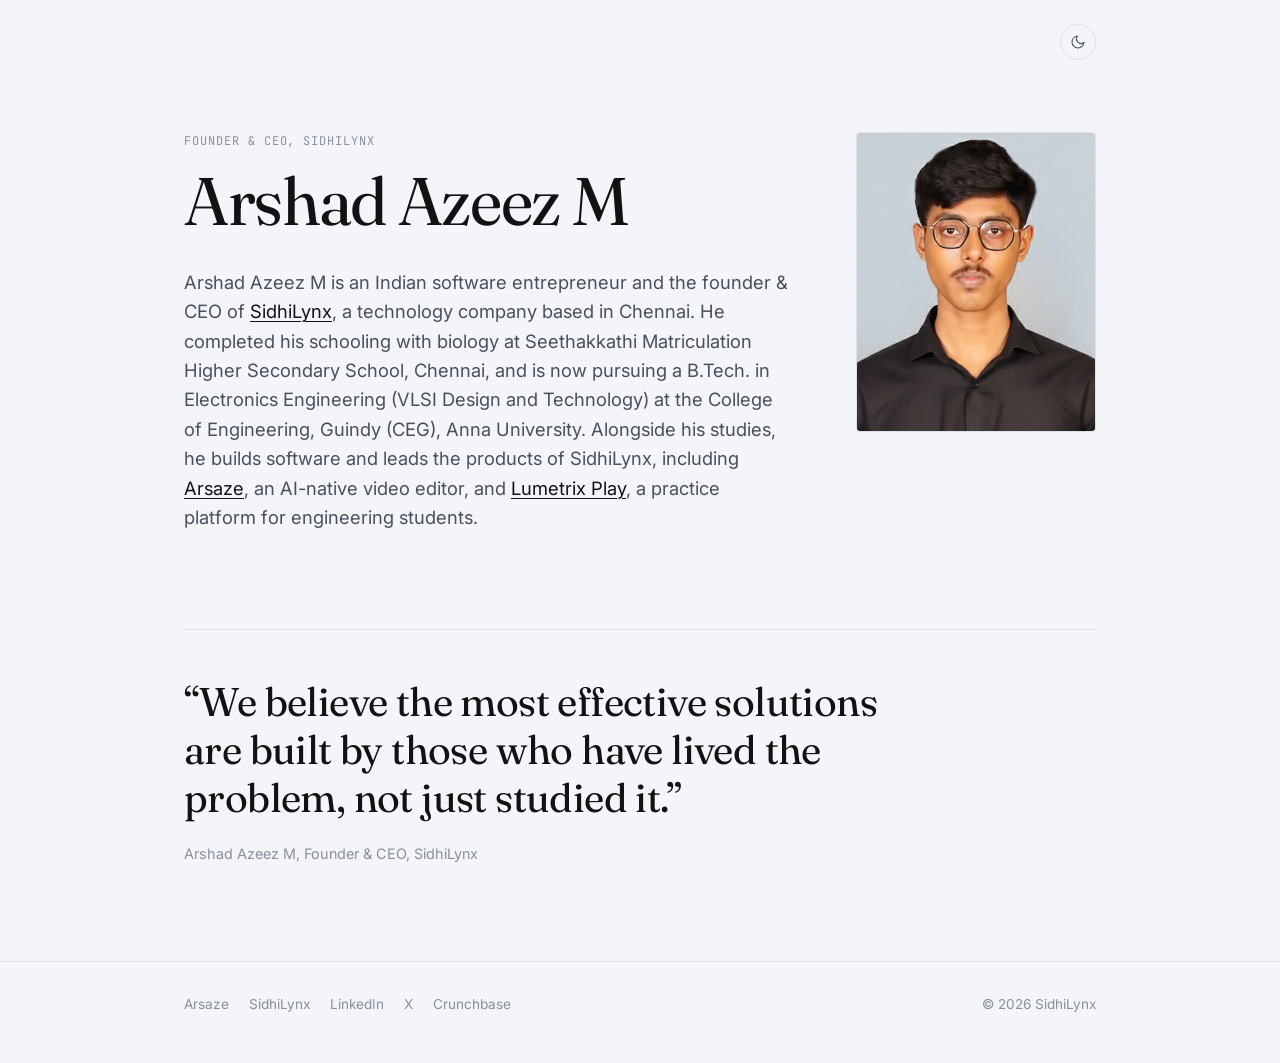
==== index.html @ 6198fdf4 "Rewrite bio around education, drop changing stats, add theme toggle Remove user/country counts and l" ====
<!DOCTYPE html>
<html lang="en">
<head>
    <meta charset="UTF-8">
    <meta name="viewport" content="width=device-width, initial-scale=1.0">
    <title>Arshad Azeez M — Founder & CEO of SidhiLynx</title>
    <link rel="canonical" href="https://ceo.sidhilynx.com/">
    <meta name="google-site-verification" content="n1mcMbTLmEB4r3F04E456LTdkWBDqtnfcdT1jEZA8gM" />
    <meta name="description" content="Arshad Azeez M is an Indian software entrepreneur and the founder & CEO of SidhiLynx, the company behind Arsaze, the AI-native video editor, and Lumetrix Play.">
    <meta name="robots" content="index, follow">
    <meta name="author" content="Arshad Azeez M">
    <meta property="og:type" content="profile">
    <meta property="og:title" content="Arshad Azeez M — Founder & CEO of SidhiLynx">
    <meta property="og:description" content="Founder & CEO of SidhiLynx, building Arsaze and Lumetrix Play. Studying Electronics Engineering (VLSI Design and Technology) at CEG, Anna University.">
    <meta property="og:image" content="https://ceo.sidhilynx.com/arshad-azeez.png">
    <meta property="og:image:width" content="800">
    <meta property="og:image:height" content="800">
    <meta property="og:image:alt" content="Arshad Azeez M — Founder & CEO of SidhiLynx">
    <meta property="og:url" content="https://ceo.sidhilynx.com/">
    <meta property="og:site_name" content="Arshad Azeez M">
    <meta property="profile:first_name" content="Arshad">
    <meta property="profile:last_name" content="Azeez M">
    <meta name="twitter:card" content="summary_large_image">
    <meta name="twitter:site" content="@ArshadAzeezM">
    <meta name="twitter:creator" content="@ArshadAzeezM">
    <meta name="twitter:title" content="Arshad Azeez M — Founder & CEO of SidhiLynx">
    <meta name="twitter:description" content="Founder & CEO of SidhiLynx, building Arsaze and Lumetrix Play. Studying Electronics Engineering (VLSI Design and Technology) at CEG, Anna University.">
    <meta name="twitter:image" content="https://ceo.sidhilynx.com/arshad-azeez.png">
    <meta name="twitter:image:alt" content="Arshad Azeez M — Founder & CEO of SidhiLynx">
    <link rel="icon" href="/favicon.ico" type="image/x-icon">
    <link rel="icon" type="image/png" sizes="32x32" href="/favicon-32x32.png">
    <link rel="icon" type="image/png" sizes="16x16" href="/favicon-16x16.png">
    <link rel="apple-touch-icon" sizes="180x180" href="/apple-touch-icon.png">
    <link rel="manifest" href="/site.webmanifest">
    <meta name="theme-color" content="#f4f5f8" media="(prefers-color-scheme: light)">
    <meta name="theme-color" content="#050506" media="(prefers-color-scheme: dark)">
    <link rel="preconnect" href="https://fonts.googleapis.com">
    <link rel="preconnect" href="https://fonts.gstatic.com" crossorigin>
    <link href="https://fonts.googleapis.com/css2?family=Fraunces:opsz,wght@9..144,400;9..144,500&family=Inter:wght@400;500;600&family=JetBrains+Mono:wght@400;500&display=swap" rel="stylesheet">

    <script type="application/ld+json">
    {
      "@context": "https://schema.org",
      "@graph": [
        {
          "@type": "WebSite",
          "@id": "https://ceo.sidhilynx.com/#website",
          "url": "https://ceo.sidhilynx.com/",
          "name": "Arshad Azeez M",
          "description": "Official website of Arshad Azeez M, Founder & CEO of SidhiLynx",
          "publisher": { "@id": "https://ceo.sidhilynx.com/#person" }
        },
        {
          "@type": "Person",
          "@id": "https://ceo.sidhilynx.com/#person",
          "name": "Arshad Azeez M",
          "jobTitle": "Founder and CEO",
          "mainEntityOfPage": "https://ceo.sidhilynx.com/",
          "birthDate": "2007-08-21",
          "birthPlace": { "@type": "Place", "name": "Chennai, India" },
          "description": "Arshad Azeez M is an Indian software entrepreneur and the founder & CEO of SidhiLynx, the company behind Arsaze and Lumetrix Play.",
          "url": "https://ceo.sidhilynx.com/",
          "image": { "@type": "ImageObject", "url": "https://ceo.sidhilynx.com/arshad-azeez.png", "width": 800, "height": 800 },
          "nationality": "Indian",
          "worksFor": { "@id": "https://sidhi.xyz/#organization" },
          "sameAs": [
            "https://ceo.sidhilynx.com/",
            "https://www.linkedin.com/in/arshad-azeez-m",
            "https://x.com/ArshadAzeezM",
            "https://www.crunchbase.com/person/arshad-azeez",
            "https://github.com/anrosprac",
            "https://www.google.com/search?kgmid=/g/11myh8p96y"
          ]
        },
        {
          "@type": "Organization",
          "@id": "https://sidhi.xyz/#organization",
          "name": "SidhiLynx",
          "url": "https://sidhi.xyz",
          "foundingDate": "2025-12-31",
          "location": "Chennai, India",
          "founder": { "@id": "https://ceo.sidhilynx.com/#person" },
          "logo": "https://sidhi.xyz/logo.jpeg"
        },
        {
          "@type": "SoftwareApplication",
          "name": "Arsaze",
          "url": "https://arsaze.com/",
          "applicationCategory": "MultimediaApplication",
          "operatingSystem": "Windows, macOS, Linux, Web",
          "description": "AI-native video editor that edits a real timeline while you watch.",
          "creator": { "@id": "https://ceo.sidhilynx.com/#person" },
          "publisher": { "@id": "https://sidhi.xyz/#organization" }
        },
        {
          "@type": "SoftwareApplication",
          "name": "Lumetrix Play",
          "url": "https://lumetrixlearn.sidhi.xyz/",
          "applicationCategory": "EducationalApplication",
          "creator": { "@id": "https://ceo.sidhilynx.com/#person" },
          "publisher": { "@id": "https://sidhi.xyz/#organization" }
        }
      ]
    }
    </script>

    <script>
        try { var t = localStorage.getItem('theme'); if (t) document.documentElement.dataset.theme = t; } catch (e) {}
    </script>
    <style>
        :root {
            --bg: #f4f5f8;
            --ink: #121214;
            --ink-2: #4a4f5c;
            --ink-3: #8a8f9c;
            --line: #dde1ea;
            --serif: "Fraunces", Georgia, serif;
            --sans: "Inter", ui-sans-serif, system-ui, sans-serif;
            --mono: "JetBrains Mono", ui-monospace, monospace;
        }
        @media (prefers-color-scheme: dark) {
            :root:not([data-theme="light"]) {
                --bg: #050506;
                --ink: #f2f2f4;
                --ink-2: #a3a9b8;
                --ink-3: #6b6b74;
                --line: #222227;
            }
        }
        :root[data-theme="dark"] {
            --bg: #050506;
            --ink: #f2f2f4;
            --ink-2: #a3a9b8;
            --ink-3: #6b6b74;
            --line: #222227;
        }

        *, *::before, *::after { box-sizing: border-box; margin: 0; padding: 0; }
        body {
            background: var(--bg);
            color: var(--ink);
            font-family: var(--sans);
            line-height: 1.6;
            -webkit-font-smoothing: antialiased;
        }
        a { color: var(--ink); text-underline-offset: 3px; text-decoration-thickness: 1px; }
        .wrap { max-width: 960px; margin: 0 auto; padding: 0 24px; }

        .topbar { display: flex; justify-content: flex-end; padding-top: 24px; }
        .theme-toggle {
            display: inline-flex; align-items: center; justify-content: center;
            width: 36px; height: 36px; border-radius: 50%;
            background: transparent; color: var(--ink-2);
            border: 1px solid var(--line); cursor: pointer;
        }
        .theme-toggle:hover { color: var(--ink); }
        .theme-toggle svg { width: 16px; height: 16px; }
        .theme-toggle .sun { display: none; }
        :root[data-theme="dark"] .theme-toggle .sun { display: block; }
        :root[data-theme="dark"] .theme-toggle .moon { display: none; }

        main { padding: 72px 0 96px; }
        .hero { display: grid; grid-template-columns: 1fr auto; gap: 56px; align-items: start; }
        .eyebrow {
            font-family: var(--mono); font-size: 0.75rem; letter-spacing: 0.08em;
            text-transform: uppercase; color: var(--ink-3);
        }
        h1 {
            font-family: var(--serif); font-weight: 400;
            font-size: clamp(2.6rem, 6vw, 4.2rem); line-height: 1.02; letter-spacing: -0.02em;
            margin: 16px 0 32px;
        }
        .bio { font-size: 1.15rem; color: var(--ink-2); max-width: 38rem; }
        .portrait {
            width: 240px; height: 300px; object-fit: cover; border-radius: 4px;
            border: 1px solid var(--line);
        }

        .quote { margin-top: 96px; padding-top: 48px; border-top: 1px solid var(--line); }
        .quote blockquote {
            font-family: var(--serif); font-weight: 400;
            font-size: clamp(1.6rem, 3.6vw, 2.5rem); line-height: 1.2; letter-spacing: -0.015em;
            max-width: 46rem;
        }
        .quote p { margin-top: 20px; font-size: 0.9rem; color: var(--ink-3); }

        footer { padding: 32px 0 48px; border-top: 1px solid var(--line); }
        footer .wrap { display: flex; justify-content: space-between; flex-wrap: wrap; gap: 16px; }
        footer nav { display: flex; flex-wrap: wrap; gap: 20px; }
        footer a, footer span { font-size: 0.85rem; color: var(--ink-3); text-decoration: none; }
        footer a:hover { color: var(--ink); }

        @media (max-width: 760px) {
            main { padding: 40px 0 72px; }
            .hero { grid-template-columns: 1fr; gap: 32px; }
            .hero > div:last-child { order: -1; }
            .portrait { width: 120px; height: 150px; }
            .quote { margin-top: 64px; padding-top: 40px; }
        }
    </style>
</head>
<body>

    <div class="wrap topbar">
        <button class="theme-toggle" type="button" aria-label="Toggle dark mode">
            <svg class="moon" viewBox="0 0 24 24" fill="none" stroke="currentColor" stroke-width="1.6" stroke-linecap="round" stroke-linejoin="round"><path d="M21 12.8A9 9 0 1 1 11.2 3a7 7 0 0 0 9.8 9.8z"/></svg>
            <svg class="sun" viewBox="0 0 24 24" fill="none" stroke="currentColor" stroke-width="1.6" stroke-linecap="round"><circle cx="12" cy="12" r="4"/><path d="M12 2v2M12 20v2M4.9 4.9l1.4 1.4M17.7 17.7l1.4 1.4M2 12h2M20 12h2M4.9 19.1l1.4-1.4M17.7 6.3l1.4-1.4"/></svg>
        </button>
    </div>

    <main>
        <div class="wrap">
            <section class="hero">
                <div>
                    <p class="eyebrow">Founder &amp; CEO, SidhiLynx</p>
                    <h1>Arshad Azeez M</h1>
                    <p class="bio">Arshad Azeez M is an Indian software entrepreneur and the founder &amp; CEO of <a href="https://sidhi.xyz/" target="_blank" rel="noopener">SidhiLynx</a>, a technology company based in Chennai. He completed his schooling with biology at Seethakkathi Matriculation Higher Secondary School, Chennai, and is now pursuing a B.Tech. in Electronics Engineering (VLSI Design and Technology) at the College of Engineering, Guindy (CEG), Anna University. Alongside his studies, he builds software and leads the products of SidhiLynx, including <a href="https://arsaze.com/" target="_blank" rel="noopener">Arsaze</a>, an AI-native video editor, and <a href="https://lumetrixlearn.sidhi.xyz/" target="_blank" rel="noopener">Lumetrix Play</a>, a practice platform for engineering students.</p>
                </div>
                <div>
                    <img class="portrait" src="arshad-azeez.png" alt="Arshad Azeez M, Founder & CEO of SidhiLynx" width="240" height="300">
                </div>
            </section>

            <section class="quote">
                <blockquote>“We believe the most effective solutions are built by those who have lived the problem, not just studied it.”</blockquote>
                <p>Arshad Azeez M, Founder &amp; CEO, SidhiLynx</p>
            </section>
        </div>
    </main>

    <footer>
        <div class="wrap">
            <nav>
                <a href="https://arsaze.com/" target="_blank" rel="noopener">Arsaze</a>
                <a href="https://sidhi.xyz/" target="_blank" rel="noopener">SidhiLynx</a>
                <a href="https://www.linkedin.com/in/arshad-azeez-m" target="_blank" rel="noopener noreferrer">LinkedIn</a>
                <a href="https://x.com/ArshadAzeezM" target="_blank" rel="noopener noreferrer">X</a>
                <a href="https://www.crunchbase.com/person/arshad-azeez" target="_blank" rel="noopener noreferrer">Crunchbase</a>
            </nav>
            <span>© 2026 SidhiLynx</span>
        </div>
    </footer>

    <script>
        (function () {
            var root = document.documentElement;
            var btn = document.querySelector('.theme-toggle');
            function current() {
                return root.dataset.theme || (matchMedia('(prefers-color-scheme: dark)').matches ? 'dark' : 'light');
            }
            function apply(t) {
                root.dataset.theme = t;
                btn.setAttribute('aria-pressed', t === 'dark');
            }
            apply(current());
            btn.addEventListener('click', function () {
                var next = current() === 'dark' ? 'light' : 'dark';
                apply(next);
                try { localStorage.setItem('theme', next); } catch (e) {}
            });
        })();
    </script>

</body>
</html>
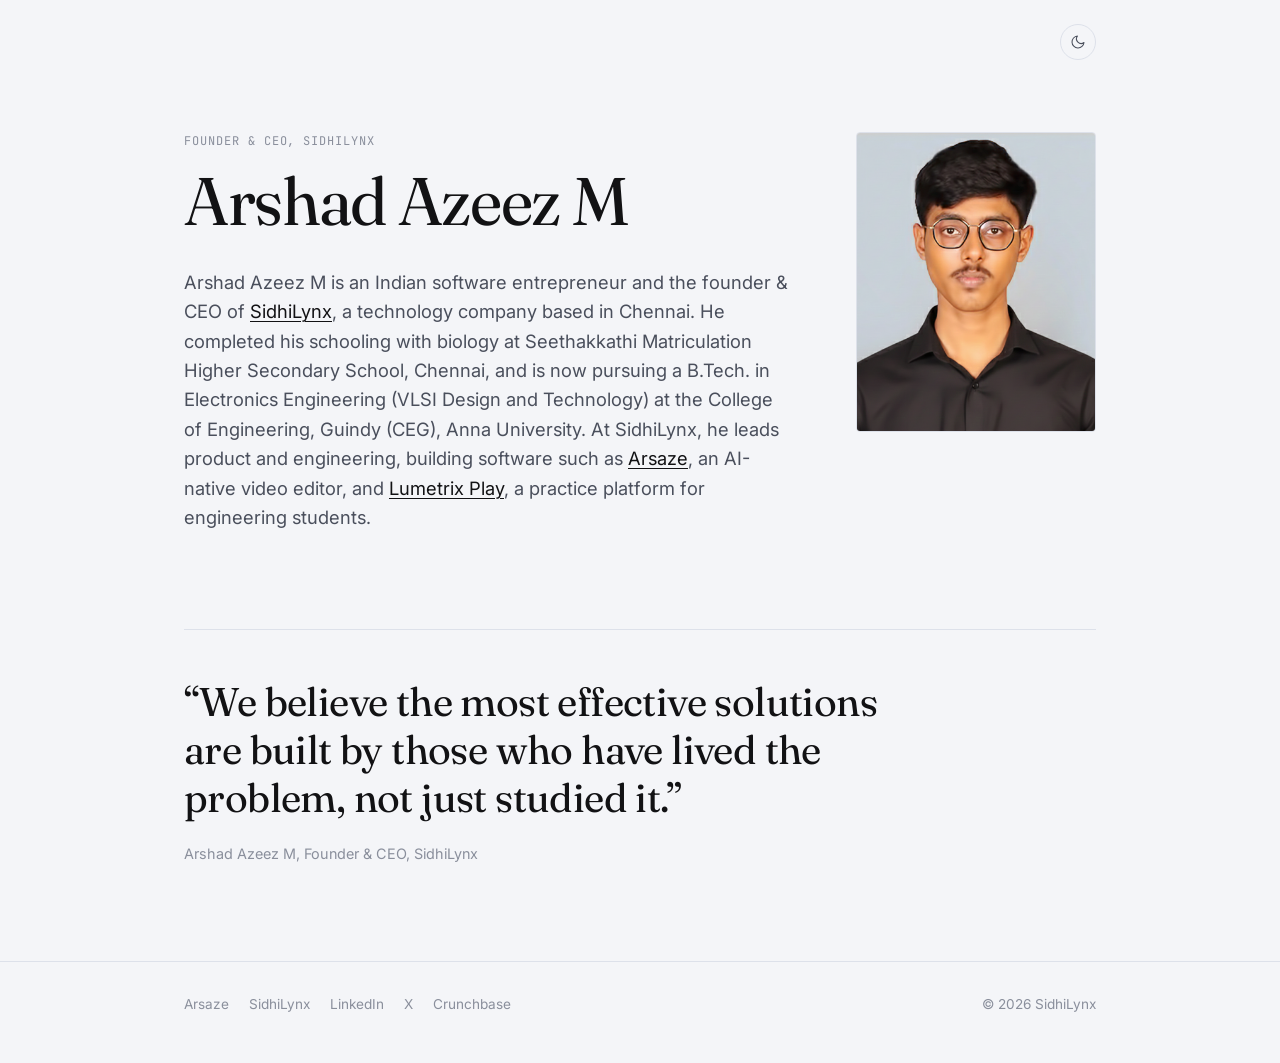
==== commit 76206bd8: "Reword bio line on leading SidhiLynx Co-Authored-By: Claude Opus 5.5 <noreply@anthropic.com> Claude-" ====
--- a/index.html
+++ b/index.html
@@ -214,7 +214,7 @@
                 <div>
                     <p class="eyebrow">Founder &amp; CEO, SidhiLynx</p>
                     <h1>Arshad Azeez M</h1>
-                    <p class="bio">Arshad Azeez M is an Indian software entrepreneur and the founder &amp; CEO of <a href="https://sidhi.xyz/" target="_blank" rel="noopener">SidhiLynx</a>, a technology company based in Chennai. He completed his schooling with biology at Seethakkathi Matriculation Higher Secondary School, Chennai, and is now pursuing a B.Tech. in Electronics Engineering (VLSI Design and Technology) at the College of Engineering, Guindy (CEG), Anna University. Alongside his studies, he builds software and leads the products of SidhiLynx, including <a href="https://arsaze.com/" target="_blank" rel="noopener">Arsaze</a>, an AI-native video editor, and <a href="https://lumetrixlearn.sidhi.xyz/" target="_blank" rel="noopener">Lumetrix Play</a>, a practice platform for engineering students.</p>
+                    <p class="bio">Arshad Azeez M is an Indian software entrepreneur and the founder &amp; CEO of <a href="https://sidhi.xyz/" target="_blank" rel="noopener">SidhiLynx</a>, a technology company based in Chennai. He completed his schooling with biology at Seethakkathi Matriculation Higher Secondary School, Chennai, and is now pursuing a B.Tech. in Electronics Engineering (VLSI Design and Technology) at the College of Engineering, Guindy (CEG), Anna University. At SidhiLynx, he leads product and engineering, building software such as <a href="https://arsaze.com/" target="_blank" rel="noopener">Arsaze</a>, an AI-native video editor, and <a href="https://lumetrixlearn.sidhi.xyz/" target="_blank" rel="noopener">Lumetrix Play</a>, a practice platform for engineering students.</p>
                 </div>
                 <div>
                     <img class="portrait" src="arshad-azeez.png" alt="Arshad Azeez M, Founder & CEO of SidhiLynx" width="240" height="300">
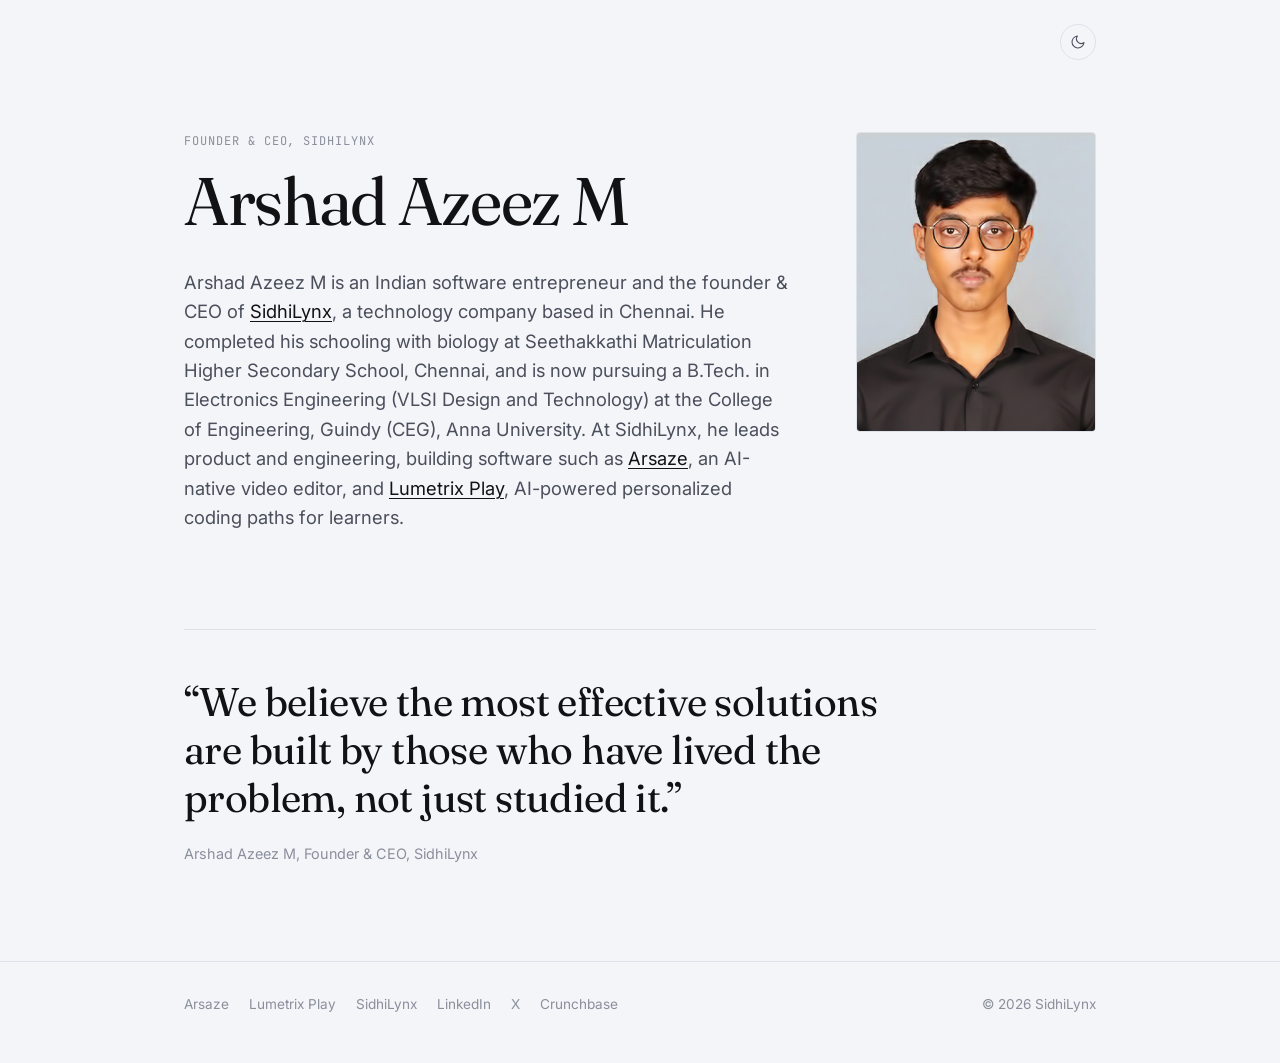
==== commit 136a3060: "Point Lumetrix Play to lumetrixplay.sidhi.xyz Co-Authored-By: Claude Opus 5.5 <noreply@anthropic.com" ====
--- a/index.html
+++ b/index.html
@@ -95,8 +95,9 @@
         {
           "@type": "SoftwareApplication",
           "name": "Lumetrix Play",
-          "url": "https://lumetrixlearn.sidhi.xyz/",
+          "url": "https://lumetrixplay.sidhi.xyz/",
           "applicationCategory": "EducationalApplication",
+          "description": "AI-powered personalized coding paths.",
           "creator": { "@id": "https://ceo.sidhilynx.com/#person" },
           "publisher": { "@id": "https://sidhi.xyz/#organization" }
         }
@@ -214,7 +215,7 @@
                 <div>
                     <p class="eyebrow">Founder &amp; CEO, SidhiLynx</p>
                     <h1>Arshad Azeez M</h1>
-                    <p class="bio">Arshad Azeez M is an Indian software entrepreneur and the founder &amp; CEO of <a href="https://sidhi.xyz/" target="_blank" rel="noopener">SidhiLynx</a>, a technology company based in Chennai. He completed his schooling with biology at Seethakkathi Matriculation Higher Secondary School, Chennai, and is now pursuing a B.Tech. in Electronics Engineering (VLSI Design and Technology) at the College of Engineering, Guindy (CEG), Anna University. At SidhiLynx, he leads product and engineering, building software such as <a href="https://arsaze.com/" target="_blank" rel="noopener">Arsaze</a>, an AI-native video editor, and <a href="https://lumetrixlearn.sidhi.xyz/" target="_blank" rel="noopener">Lumetrix Play</a>, a practice platform for engineering students.</p>
+                    <p class="bio">Arshad Azeez M is an Indian software entrepreneur and the founder &amp; CEO of <a href="https://sidhi.xyz/" target="_blank" rel="noopener">SidhiLynx</a>, a technology company based in Chennai. He completed his schooling with biology at Seethakkathi Matriculation Higher Secondary School, Chennai, and is now pursuing a B.Tech. in Electronics Engineering (VLSI Design and Technology) at the College of Engineering, Guindy (CEG), Anna University. At SidhiLynx, he leads product and engineering, building software such as <a href="https://arsaze.com/" target="_blank" rel="noopener">Arsaze</a>, an AI-native video editor, and <a href="https://lumetrixplay.sidhi.xyz/" target="_blank" rel="noopener">Lumetrix Play</a>, AI-powered personalized coding paths for learners.</p>
                 </div>
                 <div>
                     <img class="portrait" src="arshad-azeez.png" alt="Arshad Azeez M, Founder & CEO of SidhiLynx" width="240" height="300">
@@ -232,6 +233,7 @@
         <div class="wrap">
             <nav>
                 <a href="https://arsaze.com/" target="_blank" rel="noopener">Arsaze</a>
+                <a href="https://lumetrixplay.sidhi.xyz/" target="_blank" rel="noopener">Lumetrix Play</a>
                 <a href="https://sidhi.xyz/" target="_blank" rel="noopener">SidhiLynx</a>
                 <a href="https://www.linkedin.com/in/arshad-azeez-m" target="_blank" rel="noopener noreferrer">LinkedIn</a>
                 <a href="https://x.com/ArshadAzeezM" target="_blank" rel="noopener noreferrer">X</a>
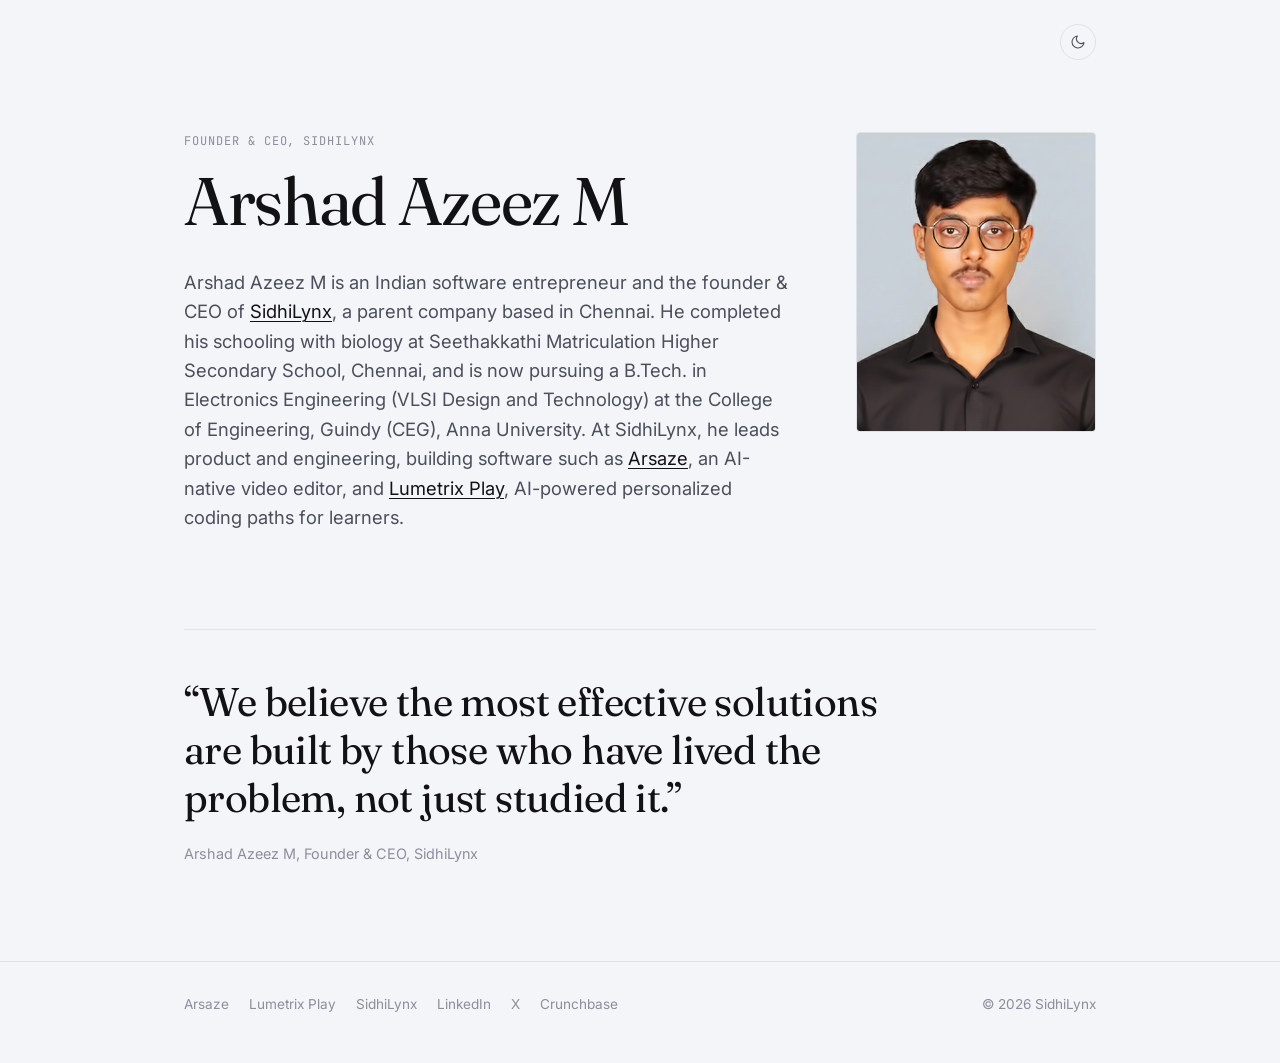
==== commit f5ae735d: "Describe SidhiLynx as a parent company Co-Authored-By: Claude Opus 5.5 <noreply@anthropic.com> Claud" ====
--- a/index.html
+++ b/index.html
@@ -215,7 +215,7 @@
                 <div>
                     <p class="eyebrow">Founder &amp; CEO, SidhiLynx</p>
                     <h1>Arshad Azeez M</h1>
-                    <p class="bio">Arshad Azeez M is an Indian software entrepreneur and the founder &amp; CEO of <a href="https://sidhi.xyz/" target="_blank" rel="noopener">SidhiLynx</a>, a technology company based in Chennai. He completed his schooling with biology at Seethakkathi Matriculation Higher Secondary School, Chennai, and is now pursuing a B.Tech. in Electronics Engineering (VLSI Design and Technology) at the College of Engineering, Guindy (CEG), Anna University. At SidhiLynx, he leads product and engineering, building software such as <a href="https://arsaze.com/" target="_blank" rel="noopener">Arsaze</a>, an AI-native video editor, and <a href="https://lumetrixplay.sidhi.xyz/" target="_blank" rel="noopener">Lumetrix Play</a>, AI-powered personalized coding paths for learners.</p>
+                    <p class="bio">Arshad Azeez M is an Indian software entrepreneur and the founder &amp; CEO of <a href="https://sidhi.xyz/" target="_blank" rel="noopener">SidhiLynx</a>, a parent company based in Chennai. He completed his schooling with biology at Seethakkathi Matriculation Higher Secondary School, Chennai, and is now pursuing a B.Tech. in Electronics Engineering (VLSI Design and Technology) at the College of Engineering, Guindy (CEG), Anna University. At SidhiLynx, he leads product and engineering, building software such as <a href="https://arsaze.com/" target="_blank" rel="noopener">Arsaze</a>, an AI-native video editor, and <a href="https://lumetrixplay.sidhi.xyz/" target="_blank" rel="noopener">Lumetrix Play</a>, AI-powered personalized coding paths for learners.</p>
                 </div>
                 <div>
                     <img class="portrait" src="arshad-azeez.png" alt="Arshad Azeez M, Founder & CEO of SidhiLynx" width="240" height="300">
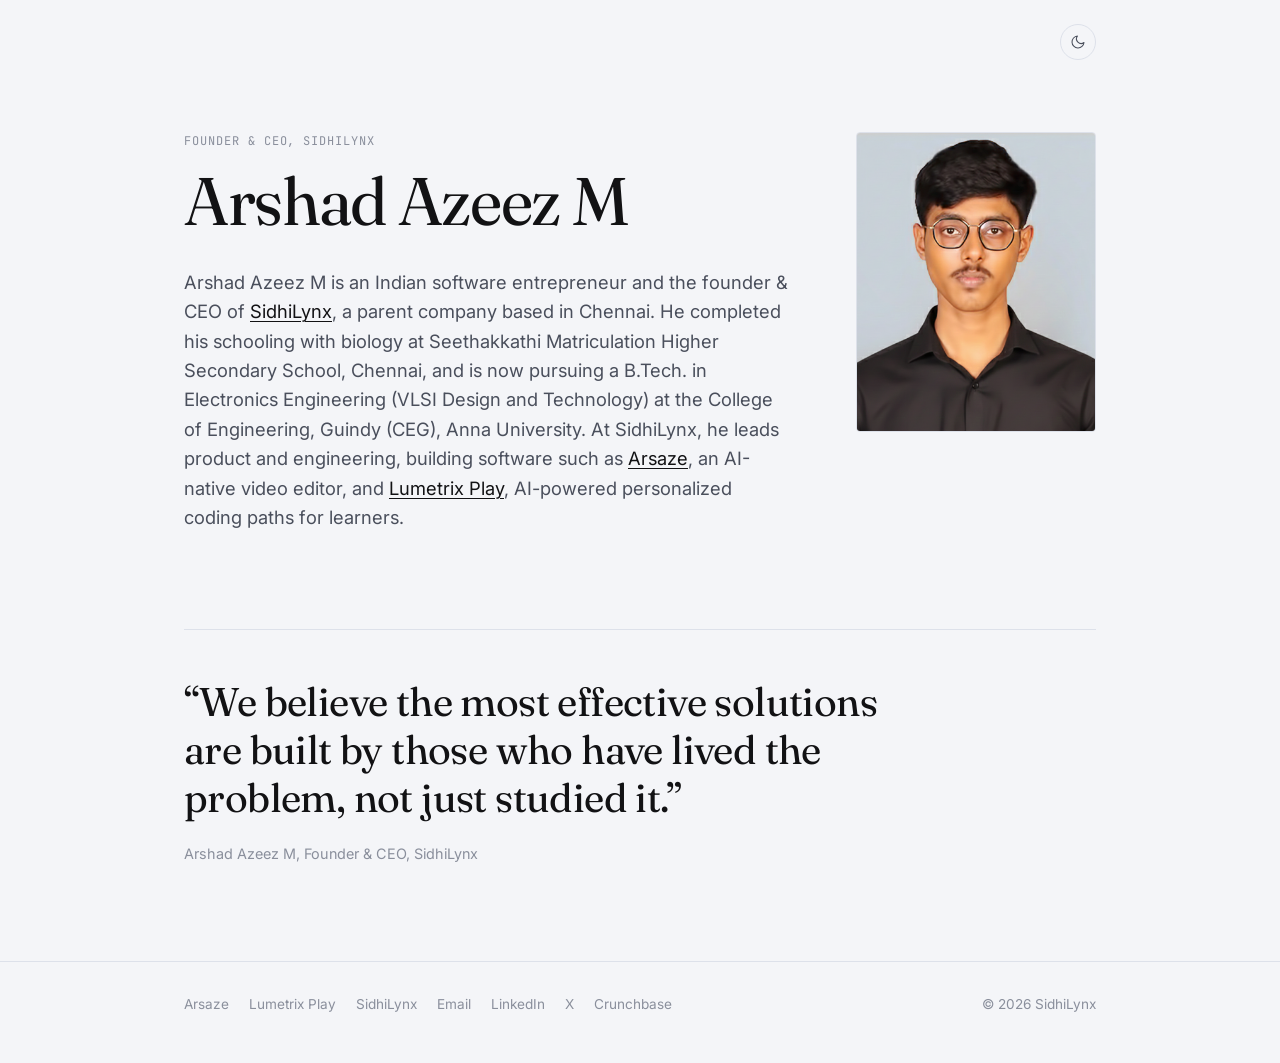
==== commit 7b422064: "Add founder email Co-Authored-By: Claude Opus 5.5 <noreply@anthropic.com> Claude-Session: https://cl" ====
--- a/index.html
+++ b/index.html
@@ -55,6 +55,7 @@
           "@id": "https://ceo.sidhilynx.com/#person",
           "name": "Arshad Azeez M",
           "jobTitle": "Founder and CEO",
+          "email": "arshadazeezm@arsaze.com",
           "mainEntityOfPage": "https://ceo.sidhilynx.com/",
           "birthDate": "2007-08-21",
           "birthPlace": { "@type": "Place", "name": "Chennai, India" },
@@ -235,6 +236,7 @@
                 <a href="https://arsaze.com/" target="_blank" rel="noopener">Arsaze</a>
                 <a href="https://lumetrixplay.sidhi.xyz/" target="_blank" rel="noopener">Lumetrix Play</a>
                 <a href="https://sidhi.xyz/" target="_blank" rel="noopener">SidhiLynx</a>
+                <a href="mailto:arshadazeezm@arsaze.com">Email</a>
                 <a href="https://www.linkedin.com/in/arshad-azeez-m" target="_blank" rel="noopener noreferrer">LinkedIn</a>
                 <a href="https://x.com/ArshadAzeezM" target="_blank" rel="noopener noreferrer">X</a>
                 <a href="https://www.crunchbase.com/person/arshad-azeez" target="_blank" rel="noopener noreferrer">Crunchbase</a>
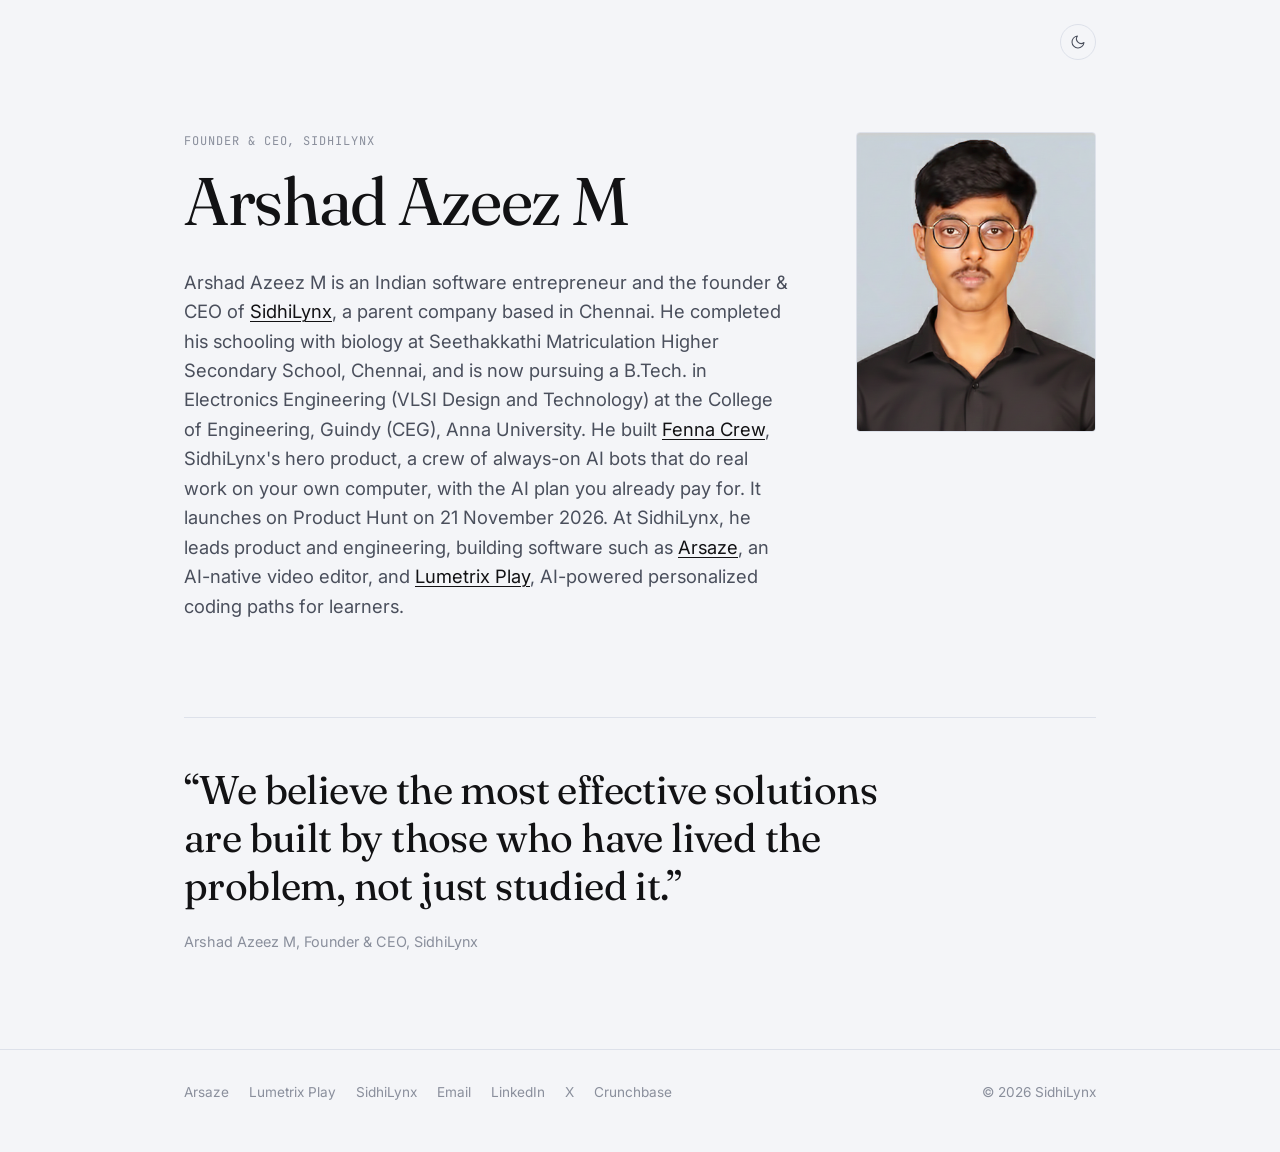
==== commit 4cde7232: "Add Fenna Crew Co-Authored-By: Claude Haiku 5.5 <noreply@anthropic.com>" ====
--- a/index.html
+++ b/index.html
@@ -63,7 +63,7 @@
           "url": "https://ceo.sidhilynx.com/",
           "image": { "@type": "ImageObject", "url": "https://ceo.sidhilynx.com/arshad-azeez.png", "width": 800, "height": 800 },
           "nationality": "Indian",
-          "worksFor": { "@id": "https://sidhi.xyz/#organization" },
+          "worksFor": { "@id": "https://sidhilynx.com/#organization" },
           "sameAs": [
             "https://ceo.sidhilynx.com/",
             "https://www.linkedin.com/in/arshad-azeez-m",
@@ -75,13 +75,13 @@
         },
         {
           "@type": "Organization",
-          "@id": "https://sidhi.xyz/#organization",
+          "@id": "https://sidhilynx.com/#organization",
           "name": "SidhiLynx",
-          "url": "https://sidhi.xyz",
+          "url": "https://sidhilynx.com",
           "foundingDate": "2025-12-31",
           "location": "Chennai, India",
           "founder": { "@id": "https://ceo.sidhilynx.com/#person" },
-          "logo": "https://sidhi.xyz/logo.jpeg"
+          "logo": "https://sidhilynx.com/logo.jpeg"
         },
         {
           "@type": "SoftwareApplication",
@@ -91,7 +91,7 @@
           "operatingSystem": "Windows, macOS, Linux, Web",
           "description": "AI-native video editor that edits a real timeline while you watch.",
           "creator": { "@id": "https://ceo.sidhilynx.com/#person" },
-          "publisher": { "@id": "https://sidhi.xyz/#organization" }
+          "publisher": { "@id": "https://sidhilynx.com/#organization" }
         },
         {
           "@type": "SoftwareApplication",
@@ -100,7 +100,7 @@
           "applicationCategory": "EducationalApplication",
           "description": "AI-powered personalized coding paths.",
           "creator": { "@id": "https://ceo.sidhilynx.com/#person" },
-          "publisher": { "@id": "https://sidhi.xyz/#organization" }
+          "publisher": { "@id": "https://sidhilynx.com/#organization" }
         }
       ]
     }
@@ -216,7 +216,7 @@
                 <div>
                     <p class="eyebrow">Founder &amp; CEO, SidhiLynx</p>
                     <h1>Arshad Azeez M</h1>
-                    <p class="bio">Arshad Azeez M is an Indian software entrepreneur and the founder &amp; CEO of <a href="https://sidhi.xyz/" target="_blank" rel="noopener">SidhiLynx</a>, a parent company based in Chennai. He completed his schooling with biology at Seethakkathi Matriculation Higher Secondary School, Chennai, and is now pursuing a B.Tech. in Electronics Engineering (VLSI Design and Technology) at the College of Engineering, Guindy (CEG), Anna University. At SidhiLynx, he leads product and engineering, building software such as <a href="https://arsaze.com/" target="_blank" rel="noopener">Arsaze</a>, an AI-native video editor, and <a href="https://lumetrixplay.sidhi.xyz/" target="_blank" rel="noopener">Lumetrix Play</a>, AI-powered personalized coding paths for learners.</p>
+                    <p class="bio">Arshad Azeez M is an Indian software entrepreneur and the founder &amp; CEO of <a href="https://sidhilynx.com/" target="_blank" rel="noopener">SidhiLynx</a>, a parent company based in Chennai. He completed his schooling with biology at Seethakkathi Matriculation Higher Secondary School, Chennai, and is now pursuing a B.Tech. in Electronics Engineering (VLSI Design and Technology) at the College of Engineering, Guindy (CEG), Anna University. He built <a href="https://fenna.sidhilynx.com/" target="_blank" rel="noopener">Fenna Crew</a>, SidhiLynx's hero product, a crew of always-on AI bots that do real work on your own computer, with the AI plan you already pay for. It launches on Product Hunt on 21 November 2026. At SidhiLynx, he leads product and engineering, building software such as <a href="https://arsaze.com/" target="_blank" rel="noopener">Arsaze</a>, an AI-native video editor, and <a href="https://lumetrixplay.sidhi.xyz/" target="_blank" rel="noopener">Lumetrix Play</a>, AI-powered personalized coding paths for learners.</p>
                 </div>
                 <div>
                     <img class="portrait" src="arshad-azeez.png" alt="Arshad Azeez M, Founder & CEO of SidhiLynx" width="240" height="300">
@@ -235,7 +235,7 @@
             <nav>
                 <a href="https://arsaze.com/" target="_blank" rel="noopener">Arsaze</a>
                 <a href="https://lumetrixplay.sidhi.xyz/" target="_blank" rel="noopener">Lumetrix Play</a>
-                <a href="https://sidhi.xyz/" target="_blank" rel="noopener">SidhiLynx</a>
+                <a href="https://sidhilynx.com/" target="_blank" rel="noopener">SidhiLynx</a>
                 <a href="mailto:arshadazeezm@arsaze.com">Email</a>
                 <a href="https://www.linkedin.com/in/arshad-azeez-m" target="_blank" rel="noopener noreferrer">LinkedIn</a>
                 <a href="https://x.com/ArshadAzeezM" target="_blank" rel="noopener noreferrer">X</a>
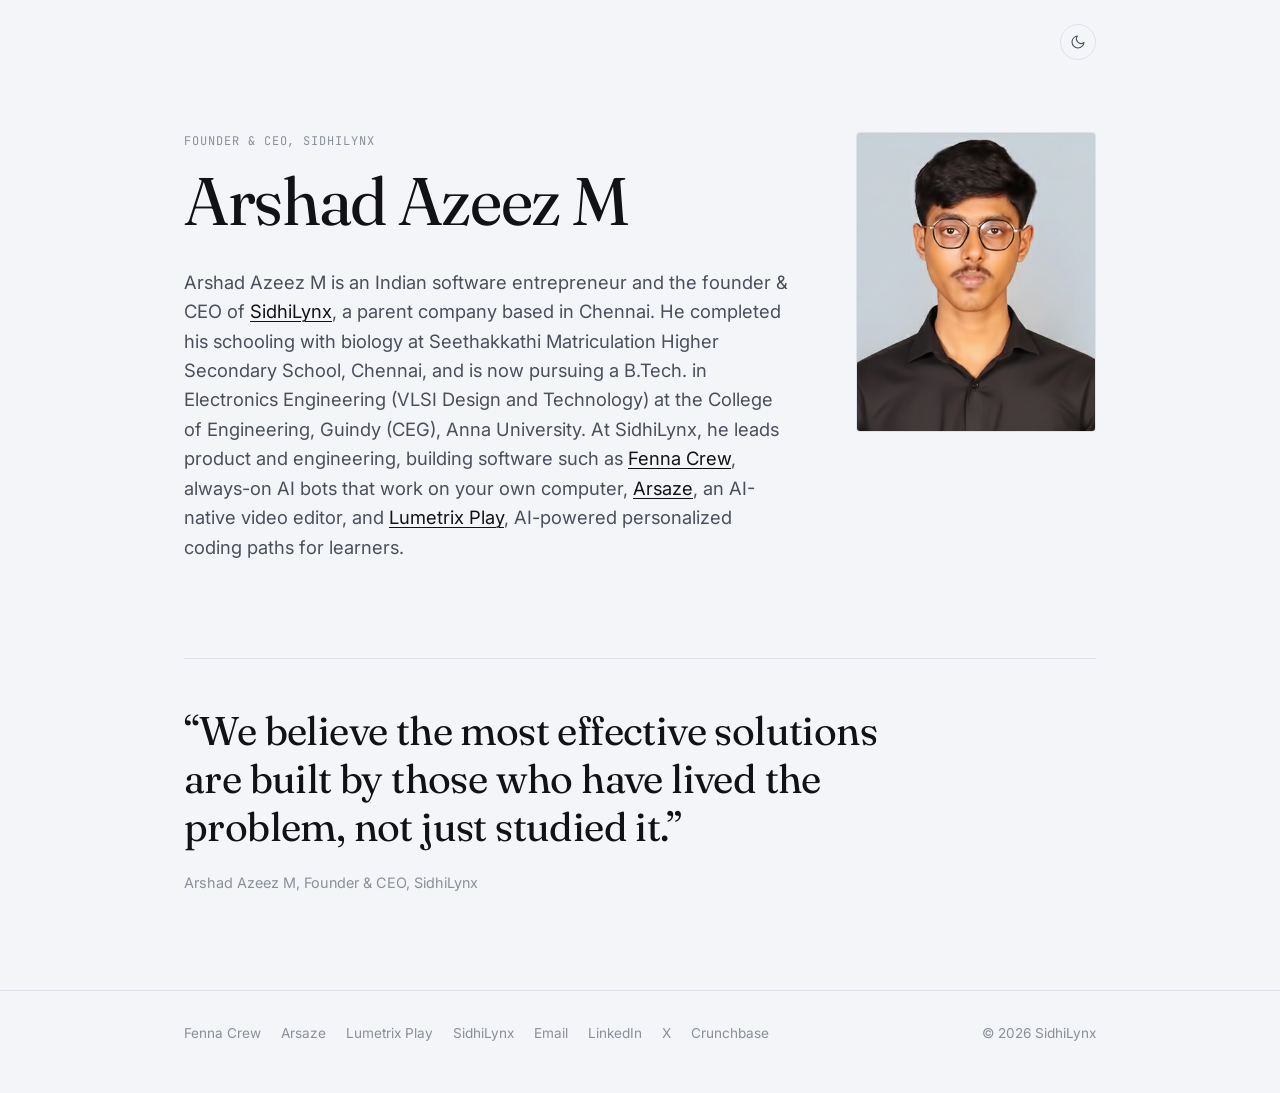
==== commit 48c18151: "List Fenna Crew alongside Arsaze and Lumetrix Play Co-Authored-By: Claude Opus 5.5 <noreply@anthropi" ====
--- a/index.html
+++ b/index.html
@@ -216,7 +216,7 @@
                 <div>
                     <p class="eyebrow">Founder &amp; CEO, SidhiLynx</p>
                     <h1>Arshad Azeez M</h1>
-                    <p class="bio">Arshad Azeez M is an Indian software entrepreneur and the founder &amp; CEO of <a href="https://sidhilynx.com/" target="_blank" rel="noopener">SidhiLynx</a>, a parent company based in Chennai. He completed his schooling with biology at Seethakkathi Matriculation Higher Secondary School, Chennai, and is now pursuing a B.Tech. in Electronics Engineering (VLSI Design and Technology) at the College of Engineering, Guindy (CEG), Anna University. He built <a href="https://fenna.sidhilynx.com/" target="_blank" rel="noopener">Fenna Crew</a>, SidhiLynx's hero product, a crew of always-on AI bots that do real work on your own computer, with the AI plan you already pay for. It launches on Product Hunt on 21 November 2026. At SidhiLynx, he leads product and engineering, building software such as <a href="https://arsaze.com/" target="_blank" rel="noopener">Arsaze</a>, an AI-native video editor, and <a href="https://lumetrixplay.sidhi.xyz/" target="_blank" rel="noopener">Lumetrix Play</a>, AI-powered personalized coding paths for learners.</p>
+                    <p class="bio">Arshad Azeez M is an Indian software entrepreneur and the founder &amp; CEO of <a href="https://sidhilynx.com/" target="_blank" rel="noopener">SidhiLynx</a>, a parent company based in Chennai. He completed his schooling with biology at Seethakkathi Matriculation Higher Secondary School, Chennai, and is now pursuing a B.Tech. in Electronics Engineering (VLSI Design and Technology) at the College of Engineering, Guindy (CEG), Anna University. At SidhiLynx, he leads product and engineering, building software such as <a href="https://fenna.sidhilynx.com/" target="_blank" rel="noopener">Fenna Crew</a>, always-on AI bots that work on your own computer, <a href="https://arsaze.com/" target="_blank" rel="noopener">Arsaze</a>, an AI-native video editor, and <a href="https://lumetrixplay.sidhi.xyz/" target="_blank" rel="noopener">Lumetrix Play</a>, AI-powered personalized coding paths for learners.</p>
                 </div>
                 <div>
                     <img class="portrait" src="arshad-azeez.png" alt="Arshad Azeez M, Founder & CEO of SidhiLynx" width="240" height="300">
@@ -233,6 +233,7 @@
     <footer>
         <div class="wrap">
             <nav>
+                <a href="https://fenna.sidhilynx.com/" target="_blank" rel="noopener">Fenna Crew</a>
                 <a href="https://arsaze.com/" target="_blank" rel="noopener">Arsaze</a>
                 <a href="https://lumetrixplay.sidhi.xyz/" target="_blank" rel="noopener">Lumetrix Play</a>
                 <a href="https://sidhilynx.com/" target="_blank" rel="noopener">SidhiLynx</a>
